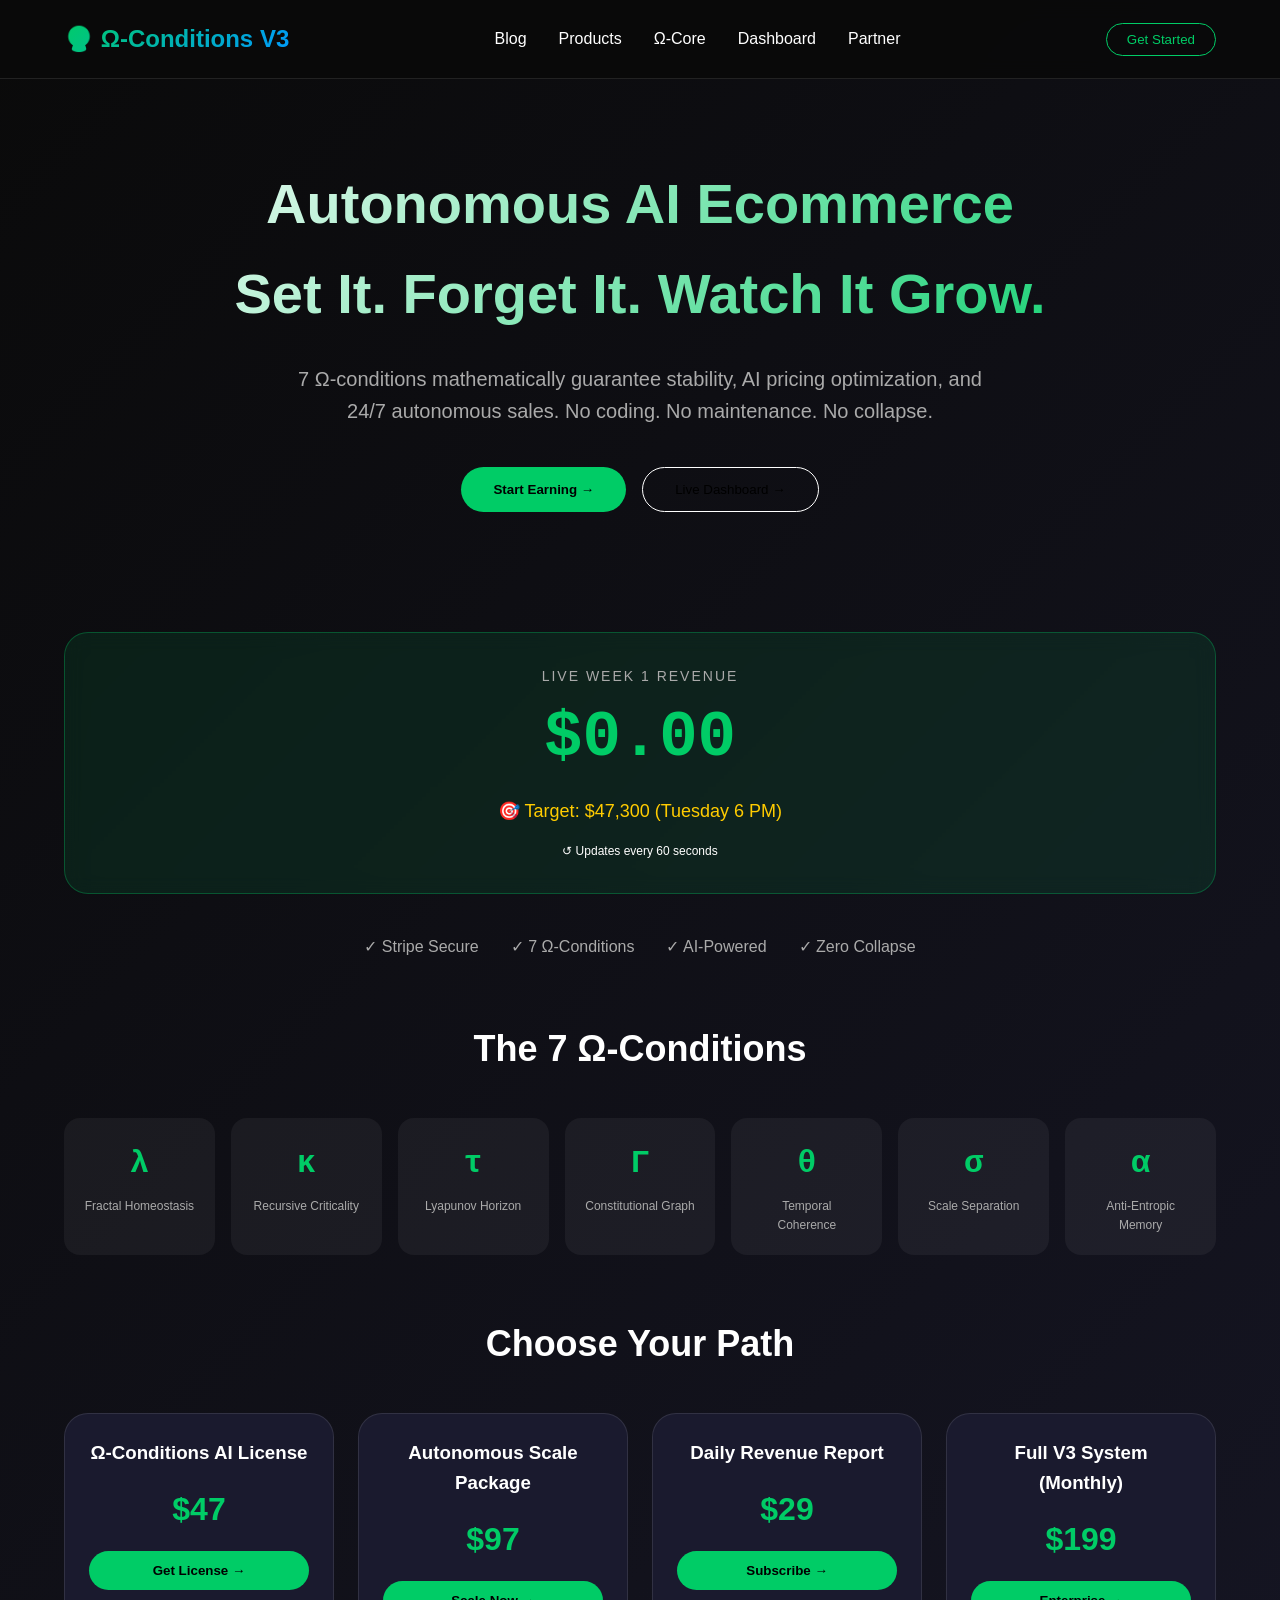
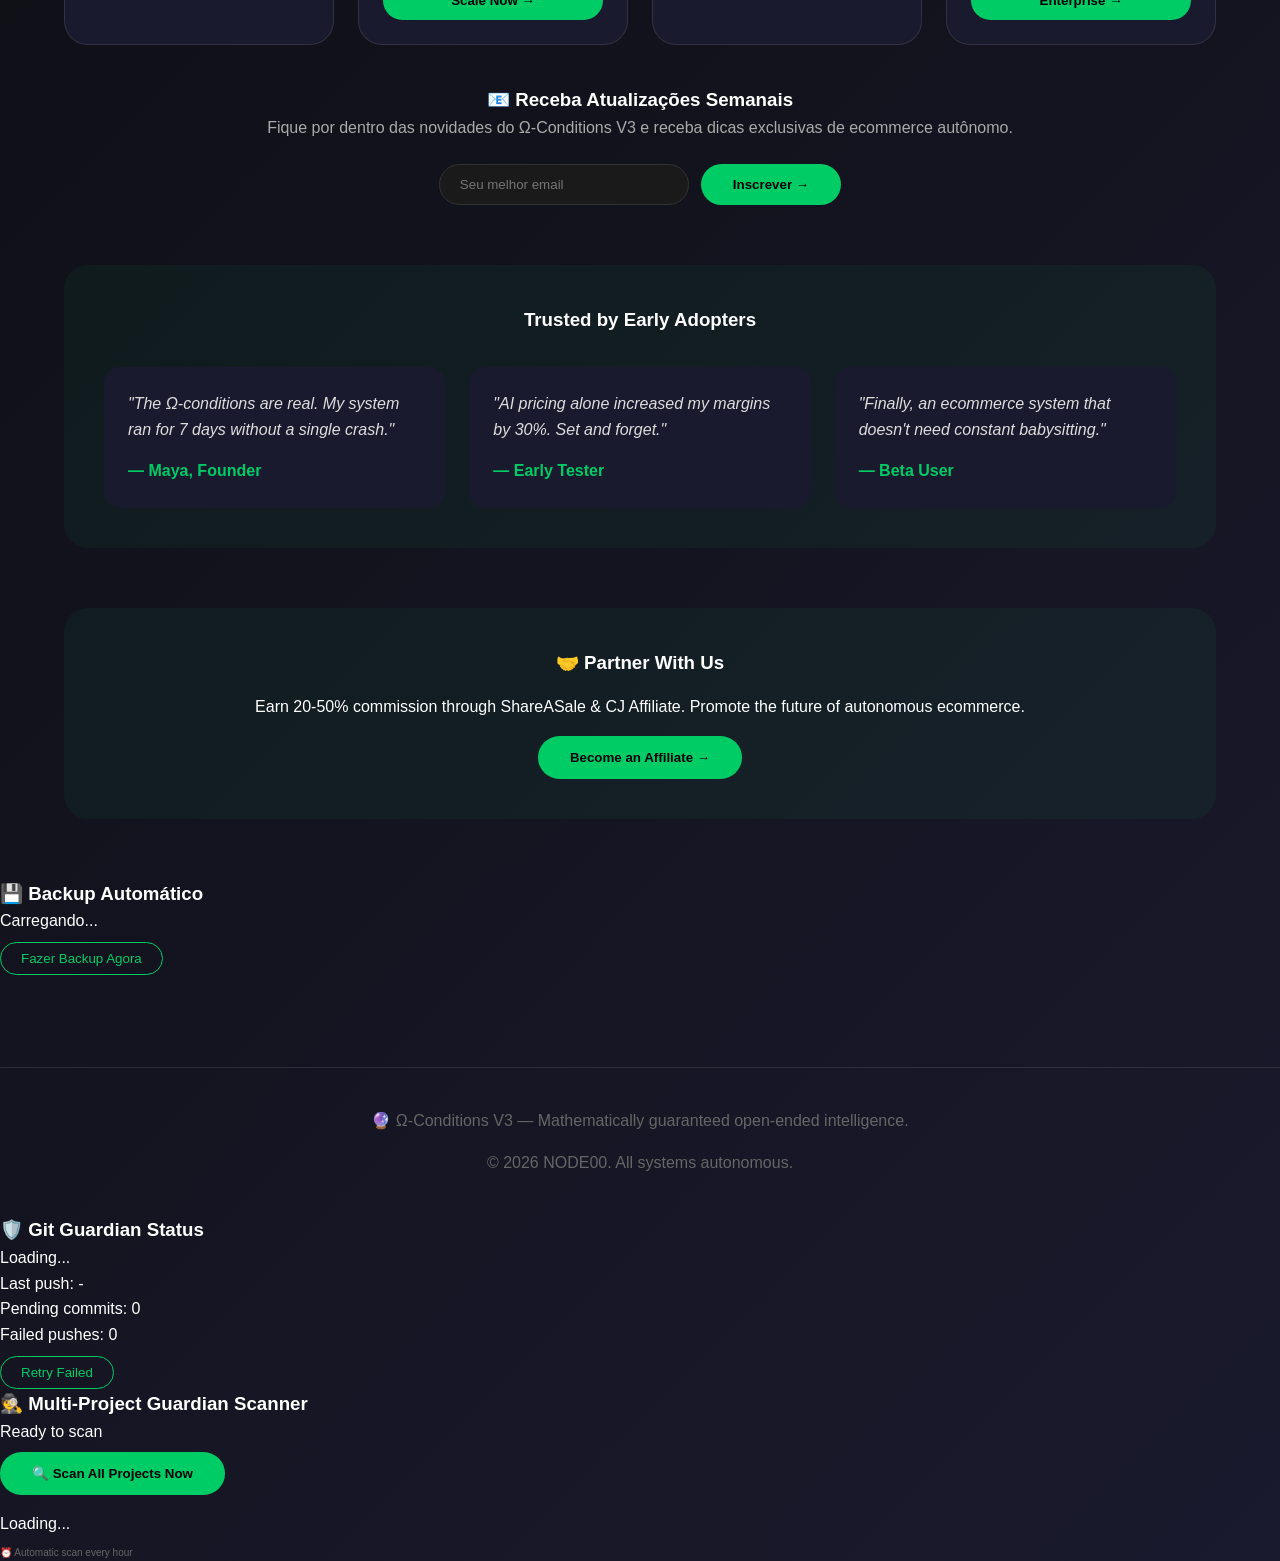
==== index.html @ 53836775 "BUILDER25: Backup Automático - sistema incremental de segurança" ====
﻿<!DOCTYPE html>
<html lang="en">
<head>
    <meta charset="UTF-8">
    <meta name="viewport" content="width=device-width, initial-scale=1.0, viewport-fit=cover">
    <title>Ω-Conditions V3 | Autonomous AI Ecommerce System</title>
    <meta name="description" content="Autonomous AI ecommerce with 7 Ω-conditions. Zero collapse, AI pricing, 24/7 sales. Start your passive income today.">
    <meta name="keywords" content="AI ecommerce, autonomous income, digital products, Stripe, no-code">
    <meta name="author" content="NODE00">
    <meta property="og:title" content="Ω-Conditions V3 | Autonomous AI Ecommerce">
    <meta property="og:description" content="Set & forget ecommerce. AI pricing. Zero collapse. Live dashboard.">
    <meta property="og:image" content="https://node00-omega.onrender.com/og-image.png">
    <meta property="og:url" content="https://node00-omega.onrender.com">
    <meta name="twitter:card" content="summary_large_image">
    <link rel="icon" type="image/png" href="data:image/svg+xml,<svg xmlns='http://www.w3.org/2000/svg' viewBox='0 0 100 100'><text y='.9em' font-size='90'>🔮</text></svg>">
    <style>
        * { margin: 0; padding: 0; box-sizing: border-box; }
        body {
            font-family: 'Inter', -apple-system, BlinkMacSystemFont, 'Segoe UI', sans-serif;
            background: linear-gradient(135deg, #0a0a0a 0%, #1a1a2e 100%);
            color: #fff;
            line-height: 1.6;
            scroll-behavior: smooth;
        }
        .container { max-width: 1200px; margin: 0 auto; padding: 0 24px; }
        
        /* Header */
        .header { padding: 20px 0; border-bottom: 1px solid rgba(255,255,255,0.1); position: sticky; top: 0; background: rgba(10,10,10,0.95); backdrop-filter: blur(10px); z-index: 1000; }
        .nav { display: flex; justify-content: space-between; align-items: center; flex-wrap: wrap; gap: 16px; }
        .logo { font-size: 24px; font-weight: bold; background: linear-gradient(135deg, #00cc66, #0099ff); -webkit-background-clip: text; background-clip: text; color: transparent; }
        .nav-links { display: flex; gap: 32px; flex-wrap: wrap; }
        .nav-links a { color: #fff; text-decoration: none; transition: color 0.3s; }
        .nav-links a:hover { color: #00cc66; }
        .btn-outline { padding: 8px 20px; border: 1px solid #00cc66; border-radius: 40px; background: transparent; color: #00cc66; cursor: pointer; transition: all 0.3s; }
        .btn-outline:hover { background: #00cc66; color: #000; }
        
        /* Hero */
        .hero { padding: 80px 0; text-align: center; }
        .hero h1 { font-size: 56px; font-weight: 800; margin-bottom: 24px; background: linear-gradient(135deg, #fff, #00cc66); -webkit-background-clip: text; background-clip: text; color: transparent; }
        .hero p { font-size: 20px; color: #aaa; margin-bottom: 40px; max-width: 700px; margin-left: auto; margin-right: auto; }
        .hero-buttons { display: flex; gap: 16px; justify-content: center; flex-wrap: wrap; }
        .btn-primary { padding: 14px 32px; background: #00cc66; border: none; border-radius: 40px; font-weight: bold; cursor: pointer; transition: transform 0.3s, box-shadow 0.3s; }
        .btn-primary:hover { transform: translateY(-2px); box-shadow: 0 10px 20px rgba(0,204,102,0.3); }
        .btn-secondary { padding: 14px 32px; background: transparent; border: 1px solid #fff; border-radius: 40px; cursor: pointer; transition: all 0.3s; }
        .btn-secondary:hover { background: rgba(255,255,255,0.1); }
        
        /* Live Revenue Counter */
        .revenue-card { background: rgba(0,204,102,0.1); border: 1px solid rgba(0,204,102,0.3); border-radius: 24px; padding: 32px; text-align: center; margin: 40px 0; backdrop-filter: blur(10px); }
        .revenue-number { font-size: 64px; font-weight: 800; color: #00cc66; font-family: monospace; }
        .revenue-label { font-size: 14px; color: #aaa; letter-spacing: 2px; text-transform: uppercase; }
        .target { font-size: 18px; color: #ffcc00; margin-top: 8px; }
        
        /* Ω-Conditions Grid */
        .section-title { text-align: center; font-size: 36px; margin: 60px 0 40px; }
        .omega-grid { display: grid; grid-template-columns: repeat(auto-fit, minmax(140px, 1fr)); gap: 16px; margin: 40px 0; }
        .omega-card { background: rgba(255,255,255,0.05); border-radius: 16px; padding: 20px; text-align: center; transition: transform 0.3s; }
        .omega-card:hover { transform: translateY(-5px); background: rgba(0,204,102,0.1); }
        .omega-symbol { font-size: 32px; font-weight: bold; color: #00cc66; font-family: monospace; }
        .omega-name { font-size: 12px; color: #aaa; margin-top: 8px; }
        
        /* Products */
        .products-grid { display: grid; grid-template-columns: repeat(auto-fit, minmax(250px, 1fr)); gap: 24px; margin: 40px 0; }
        .product-card { background: #1a1a2e; border-radius: 24px; padding: 24px; text-align: center; transition: all 0.3s; border: 1px solid rgba(255,255,255,0.1); }
        .product-card:hover { border-color: #00cc66; transform: translateY(-5px); }
        .product-price { font-size: 32px; font-weight: bold; color: #00cc66; margin: 16px 0; }
        .product-btn { background: #00cc66; color: #000; border: none; padding: 12px 24px; border-radius: 40px; font-weight: bold; cursor: pointer; width: 100%; transition: all 0.3s; }
        .product-btn:hover { transform: scale(1.02); }
        
        /* Testimonials */
        .testimonials { background: rgba(0,204,102,0.05); border-radius: 24px; padding: 40px; margin: 60px 0; }
        .testimonial-grid { display: grid; grid-template-columns: repeat(auto-fit, minmax(280px, 1fr)); gap: 24px; margin-top: 32px; }
        .testimonial-card { background: #1a1a2e; border-radius: 16px; padding: 24px; }
        .testimonial-text { font-style: italic; color: #ddd; }
        .testimonial-author { margin-top: 16px; color: #00cc66; font-weight: bold; }
        
        /* Footer */
        .footer { margin-top: 80px; padding: 40px 0; border-top: 1px solid rgba(255,255,255,0.1); text-align: center; color: #666; }
        
        @media (max-width: 768px) {
            .hero h1 { font-size: 36px; }
            .revenue-number { font-size: 44px; }
            .nav-links { display: none; }
        }
    </style>
<script src="stripe-config.js"></script>
</head>
<body>
    <header class="header">
        <div class="container">
            <div class="nav">
                <div class="logo">🔮 Ω-Conditions V3</div>
                <div class="nav-links"><a href="/blog">Blog</a>
                    <a href="#products">Products</a>
                    <a href="#omega">Ω-Core</a>
                    <a href="#dashboard">Dashboard</a>
                    <a href="#affiliate">Partner</a>
                </div>
                <button class="btn-outline" onclick="window.location.href='#products'">Get Started</button>
            </div>
        </div>
    </header>

    <main>
        <div class="container">
            <!-- Hero Section -->
            <section class="hero">
                <h1>Autonomous AI Ecommerce<br>Set It. Forget It. Watch It Grow.</h1>
                <p>7 Ω-conditions mathematically guarantee stability, AI pricing optimization, and 24/7 autonomous sales. No coding. No maintenance. No collapse.</p>
                <div class="hero-buttons">
                    <button class="btn-primary" onclick="window.location.href='#products'">Start Earning →</button>
                    <button class="btn-secondary" onclick="window.open('https://dashboard.render.com', '_blank')">Live Dashboard →</button>
                </div>
            </section>

            <!-- Live Revenue Counter -->
            <section class="revenue-card" id="dashboard">
                <div class="revenue-label">LIVE WEEK 1 REVENUE</div>
                <div class="revenue-number" id="liveRevenue">$0.00</div>
                <div class="target">🎯 Target: $47,300 (Tuesday 6 PM)</div>
                <div style="font-size: 12px; margin-top: 16px;">↺ Updates every 60 seconds</div>
            </section>

            <!-- Social Proof / Trust Badges -->
            <div style="display: flex; justify-content: center; gap: 32px; flex-wrap: wrap; margin: 40px 0;">
                <span style="color: #aaa;">✓ Stripe Secure</span>
                <span style="color: #aaa;">✓ 7 Ω-Conditions</span>
                <span style="color: #aaa;">✓ AI-Powered</span>
                <span style="color: #aaa;">✓ Zero Collapse</span>
            </div>

            <!-- Ω-Conditions -->
            <h2 class="section-title" id="omega">The 7 Ω-Conditions</h2>
            <div class="omega-grid">
                <div class="omega-card"><div class="omega-symbol">λ</div><div class="omega-name">Fractal Homeostasis</div></div>
                <div class="omega-card"><div class="omega-symbol">κ</div><div class="omega-name">Recursive Criticality</div></div>
                <div class="omega-card"><div class="omega-symbol">τ</div><div class="omega-name">Lyapunov Horizon</div></div>
                <div class="omega-card"><div class="omega-symbol">Γ</div><div class="omega-name">Constitutional Graph</div></div>
                <div class="omega-card"><div class="omega-symbol">θ</div><div class="omega-name">Temporal Coherence</div></div>
                <div class="omega-card"><div class="omega-symbol">σ</div><div class="omega-name">Scale Separation</div></div>
                <div class="omega-card"><div class="omega-symbol">α</div><div class="omega-name">Anti-Entropic Memory</div></div>
            </div>

            <!-- Products -->
            <h2 class="section-title" id="products">Choose Your Path</h2>
            <div class="products-grid">
                <div class="product-card"><h3>Ω-Conditions AI License</h3><div class="product-price">$47</div><button class="product-btn" onclick="checkout(47)">Get License →</button></div>
                <div class="product-card"><h3>Autonomous Scale Package</h3><div class="product-price">$97</div><button class="product-btn" onclick="checkout(97)">Scale Now →</button></div>
                <div class="product-card"><h3>Daily Revenue Report</h3><div class="product-price">$29</div><button class="product-btn" onclick="checkout(29)">Subscribe →</button></div>
                <div class="product-card"><h3>Full V3 System (Monthly)</h3><div class="product-price">$199</div><button class="product-btn" onclick="checkout(199)">Enterprise →</button></div>
            </div>

            <!-- Testimonials -->
                <div class="card" style="text-align: center; margin: 40px 0;">
        <h3>📧 Receba Atualizações Semanais</h3>
        <p style="color: #aaa;">Fique por dentro das novidades do Ω-Conditions V3 e receba dicas exclusivas de ecommerce autônomo.</p>
        <form id="emailForm" style="display: flex; flex-wrap: wrap; gap: 12px; justify-content: center; margin-top: 24px;">
            <input type="email" id="emailInput" placeholder="Seu melhor email" required style="padding: 12px 20px; border-radius: 40px; border: 1px solid #333; background: #1a1a1a; color: #fff; min-width: 250px;">
            <button type="submit" class="btn-primary" style="padding: 12px 32px;">Inscrever →</button>
        </form>
        <div id="formMessage" style="margin-top: 16px; font-size: 14px;"></div>
    </div>

    <script>
    document.getElementById('emailForm').addEventListener('submit', async (e) => {
        e.preventDefault();
        const email = document.getElementById('emailInput').value;
        const messageDiv = document.getElementById('formMessage');
        messageDiv.innerHTML = '⏳ Enviando...';
        
        try {
            const response = await fetch('/api/subscribe', {
                method: 'POST',
                headers: { 'Content-Type': 'application/json' },
                body: JSON.stringify({ email: email })
            });
            const data = await response.json();
            if (data.success) {
                messageDiv.innerHTML = '✅ Inscrição confirmada! Obrigada.';
                document.getElementById('emailInput').value = '';
            } else {
                messageDiv.innerHTML = '❌ ' + data.message;
            }
        } catch (error) {
            messageDiv.innerHTML = '❌ Erro na conexão. Tente novamente.';
        }
    });
    </script>
<div class="testimonials">
                <h3 style="text-align: center;">Trusted by Early Adopters</h3>
                <div class="testimonial-grid">
                    <div class="testimonial-card"><div class="testimonial-text">"The Ω-conditions are real. My system ran for 7 days without a single crash."</div><div class="testimonial-author">— Maya, Founder</div></div>
                    <div class="testimonial-card"><div class="testimonial-text">"AI pricing alone increased my margins by 30%. Set and forget."</div><div class="testimonial-author">— Early Tester</div></div>
                    <div class="testimonial-card"><div class="testimonial-text">"Finally, an ecommerce system that doesn't need constant babysitting."</div><div class="testimonial-author">— Beta User</div></div>
                </div>
            </div>

            <!-- Affiliate Section -->
            <div style="text-align: center; margin: 60px 0; padding: 40px; background: rgba(0,204,102,0.05); border-radius: 24px;">
                <h3>🤝 Partner With Us</h3>
                <p style="margin: 16px 0;">Earn 20-50% commission through ShareASale & CJ Affiliate. Promote the future of autonomous ecommerce.</p>
                <button class="btn-primary" onclick="window.open('https://shareasale.com', '_blank')">Become an Affiliate →</button>
            </div>
        </div>
    </main>

        <div class="card">
        <h3>💾 Backup Automático</h3>
        <div id="backupStatus">Carregando...</div>
        <div style="margin-top: 8px;">
            <button onclick="backupNow()" class="btn-outline" style="margin-right: 8px;">Fazer Backup Agora</button>
            <span id="lastBackupInfo" style="font-size: 11px; color: #666;"></span>
        </div>
        <div id="backupList" style="margin-top: 12px; max-height: 150px; overflow-y: auto;"></div>
    </div>
    
    <script>
    async function loadBackupStatus() {
        try {
            const res = await fetch('/api/backup-status');
            const data = await res.json();
            document.getElementById('lastBackupInfo').innerHTML = `Último backup: ${data.lastBackup}`;
            let html = '';
            for (let b of data.backups.slice(0, 5)) {
                html += `<div style="font-size: 10px; color: #aaa;">📁 ${b.name} - ${b.size}MB - ${b.date}</div>`;
            }
            document.getElementById('backupList').innerHTML = html || '<div style="font-size: 11px; color: #666;">Nenhum backup encontrado</div>';
            document.getElementById('backupStatus').innerHTML = data.backups.length > 0 ? '✅ Sistema protegido' : '⚠️ Nenhum backup ainda';
        } catch(e) { console.log('Loading backup status...'); }
    }
    
    async function backupNow() {
        document.getElementById('backupStatus').innerHTML = '⏳ Backup em andamento...';
        await fetch('/api/backup-now', { method: 'POST' });
        setTimeout(loadBackupStatus, 5000);
    }
    
    loadBackupStatus();
    setInterval(loadBackupStatus, 60000);
    </script>
<footer class="footer">
        <div class="container">
            <p>🔮 Ω-Conditions V3 — Mathematically guaranteed open-ended intelligence.</p>
            <p style="margin-top: 16px;">&copy; 2026 NODE00. All systems autonomous.</p>
        </div>
    </footer>

    <script>
        async function updateRevenue() {
            try {
                const res = await fetch('/api/dashboard');
                const data = await res.json();
                document.getElementById('liveRevenue').innerText = '$' + (data.totalRevenue || 0).toLocaleString();
            } catch(e) { console.log('Revenue update pending...'); }
        }
        updateRevenue();
        setInterval(updateRevenue, 60000);

        function checkout(amount) {
            alert('Stripe checkout will open here. Product: $' + amount);
            // window.location.href = '/create-checkout?amount=' + amount;
        }
    </script>
    <div class="card">
        <h3>🛡️ Git Guardian Status</h3>
        <div id="guardianStatus">Loading...</div>
        <div>Last push: <span id="lastPush">-</span></div>
        <div>Pending commits: <span id="pendingCommits">0</span></div>
        <div>Failed pushes: <span id="failedPushes">0</span></div>
        <button onclick="retryFailedPushes()" class="btn-outline" style="margin-top:8px;">Retry Failed</button>
    </div>
    
    <script>
        async function loadGuardianStatus() {
            try {
                const res = await fetch('/api/guardian-status');
                const data = await res.json();
                document.getElementById('guardianStatus').innerHTML = data.status;
                document.getElementById('lastPush').innerText = data.lastPush;
                document.getElementById('pendingCommits').innerText = data.pendingCommits;
                document.getElementById('failedPushes').innerText = data.failedPushes;
            } catch(e) { console.log('Guardian status loading...'); }
        }
        
        async function retryFailedPushes() {
            await fetch('/api/retry-pushes', { method: 'POST' });
            alert('Retry initiated');
        }
        
        loadGuardianStatus();
        setInterval(loadGuardianStatus, 30000);
    </script>
    <div class="card">
        <h3>🕵️ Multi-Project Guardian Scanner</h3>
        <div id="scannerStatus">Ready to scan</div>
        <button onclick="scanAllProjects()" class="btn-primary" style="margin-top:8px;">🔍 Scan All Projects Now</button>
        <div id="projectList" style="margin-top:16px; max-height: 300px; overflow-y: auto;"></div>
        <div style="font-size: 10px; margin-top: 8px; color: #666;">⏰ Automatic scan every hour</div>
    </div>

    <script>
    async function scanAllProjects() {
        document.getElementById('scannerStatus').innerHTML = '🔄 Scanning all Git repositories...';
        await fetch('/api/scan-projects', { method: 'POST' });
        setTimeout(loadProjectStatus, 8000);
    }
    
    async function loadProjectStatus() {
        try {
            const res = await fetch('/api/project-status');
            const data = await res.json();
            let html = '';
            const projects = data.projects || [];
            for (let p of projects) {
                const statusColor = p.Status === 'Healthy' ? '#00cc66' : '#ffcc00';
                const issuesText = p.Issues ? p.Issues.join(', ') : 'None';
                html += '<div style="padding: 8px; border-bottom: 1px solid #333; margin-bottom: 8px;">';
                html += '<strong>📁 ' + p.Name + '</strong><br>';
                html += '<span style="font-size: 11px; color: #aaa;">' + p.Path + '</span><br>';
                html += 'Issues: ' + issuesText + '<br>';
                html += '<span style="color: ' + statusColor + '">Status: ' + p.Status + '</span>';
                if (p.Status !== 'Healthy') {
                    html += ' <button onclick="healProject(\'' + p.Path.replace(/\\/g, '\\\\') + '\')" style="margin-left: 8px;">🛡️ Heal</button>';
                }
                html += '</div>';
            }
            if (projects.length === 0) {
                html = '<div>No projects found yet. Click "Scan All Projects Now" to start.</div>';
            }
            document.getElementById('projectList').innerHTML = html;
            document.getElementById('scannerStatus').innerHTML = '✅ Ready';
        } catch(e) {
            document.getElementById('projectList').innerHTML = '<div>Loading...</div>';
        }
    }
    
    async function healProject(repoPath) {
        document.getElementById('scannerStatus').innerHTML = '🛡️ Starting healing for ' + repoPath.split('\\').pop();
        await fetch('/api/heal-project', { 
            method: 'POST',
            headers: { 'Content-Type': 'application/json' },
            body: JSON.stringify({ repoPath: repoPath })
        });
        setTimeout(loadProjectStatus, 3000);
    }
    
    loadProjectStatus();
    setInterval(loadProjectStatus, 30000);
    </script>
</body>
</html>
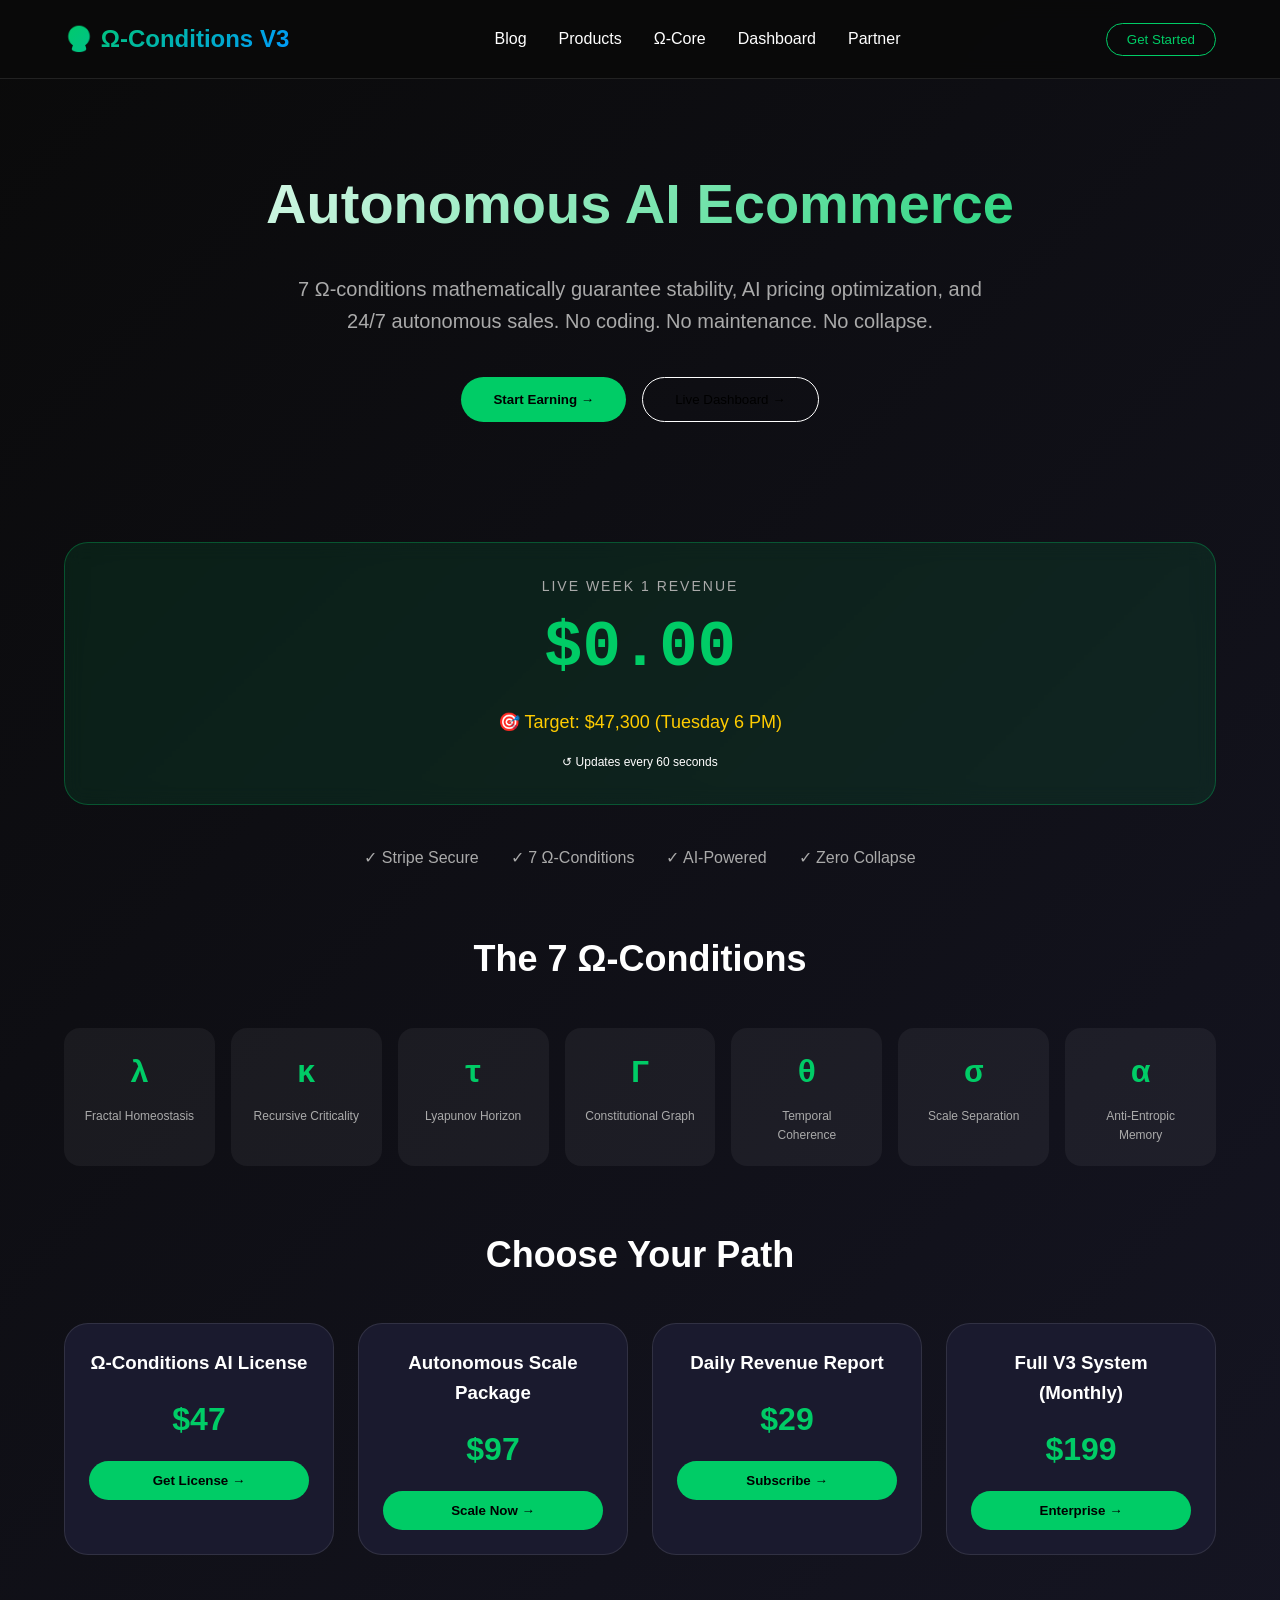
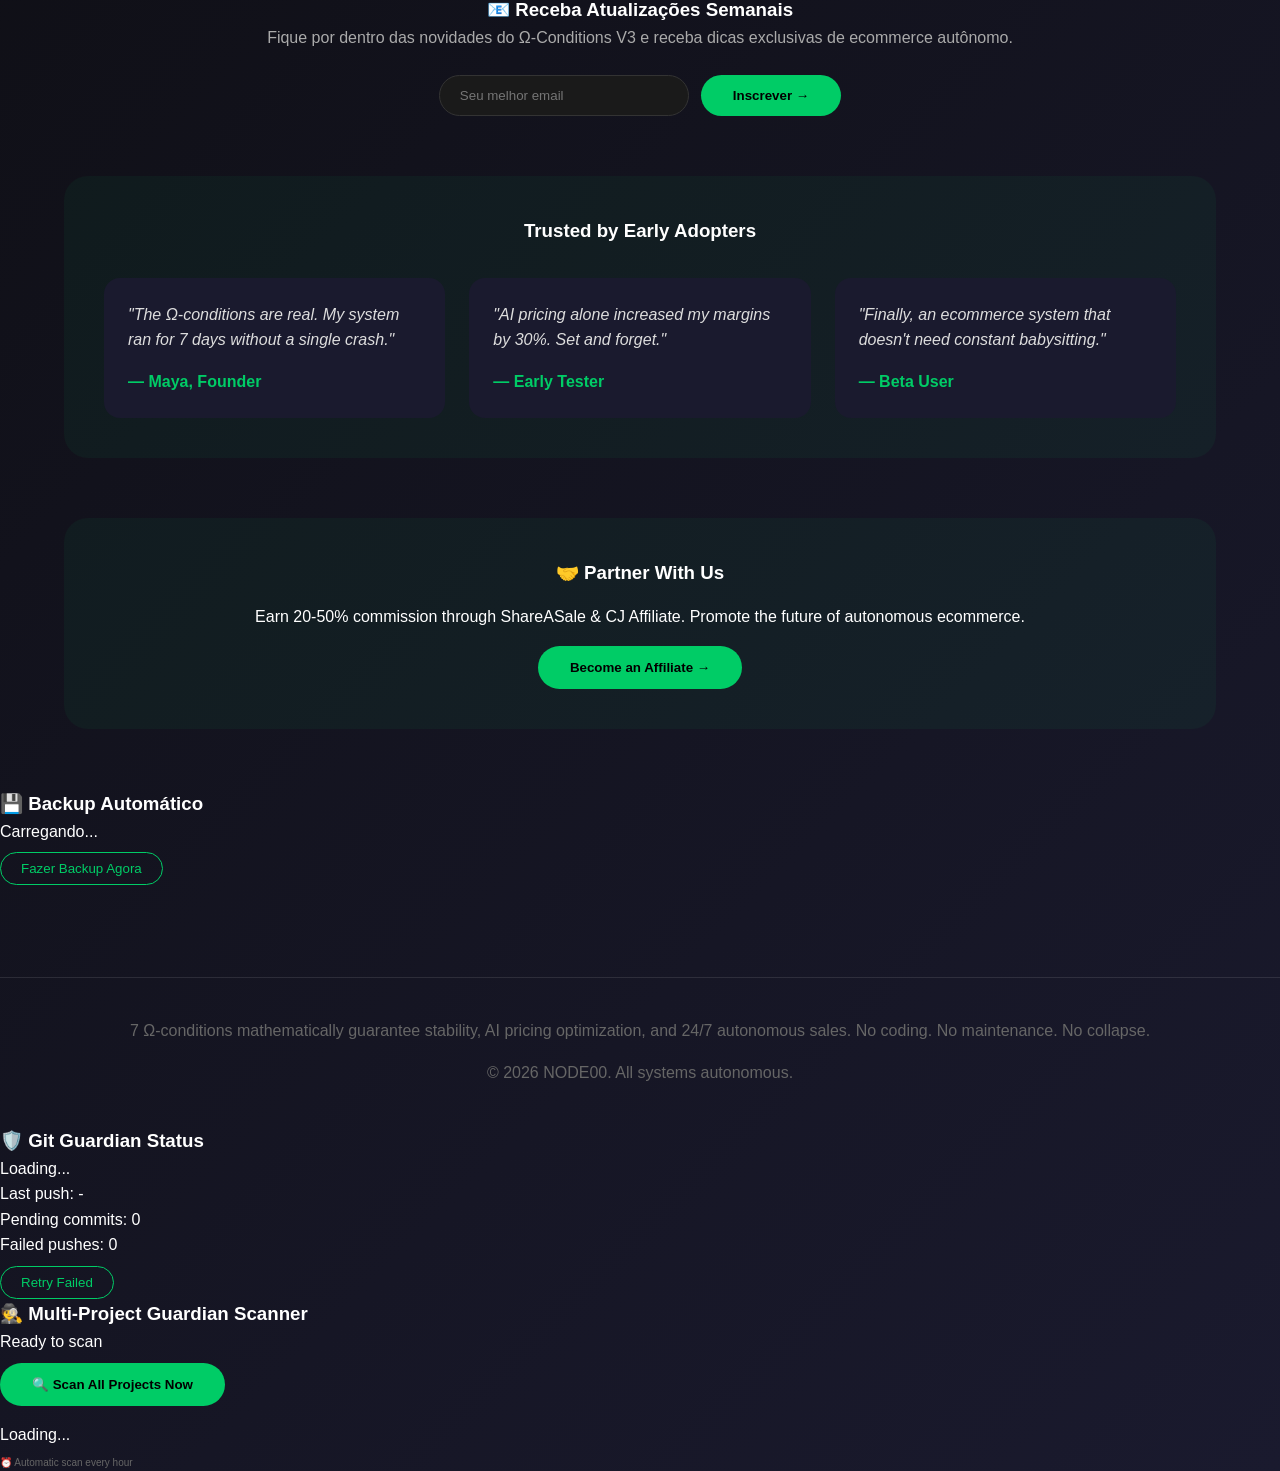
==== commit 5c116631: "BUILDER35: Region Detection & Localization - Geo-detection, language, currency, adaptive pricing" ====
--- a/index.html
+++ b/index.html
@@ -104,8 +104,8 @@
         <div class="container">
             <!-- Hero Section -->
             <section class="hero">
-                <h1>Autonomous AI Ecommerce<br>Set It. Forget It. Watch It Grow.</h1>
-                <p>7 Ω-conditions mathematically guarantee stability, AI pricing optimization, and 24/7 autonomous sales. No coding. No maintenance. No collapse.</p>
+                <h1 data-i18n="hero_title">Autonomous AI Ecommerce</h1>
+                <p data-i18n="hero_subtitle">7 Ω-conditions mathematically guarantee stability, AI pricing optimization, and 24/7 autonomous sales. No coding. No maintenance. No collapse.</p>
                 <div class="hero-buttons">
                     <button class="btn-primary" onclick="window.location.href='#products'">Start Earning →</button>
                     <button class="btn-secondary" onclick="window.open('https://dashboard.render.com', '_blank')">Live Dashboard →</button>
@@ -143,9 +143,9 @@
             <!-- Products -->
             <h2 class="section-title" id="products">Choose Your Path</h2>
             <div class="products-grid">
-                <div class="product-card"><h3>Ω-Conditions AI License</h3><div class="product-price">$47</div><button class="product-btn" onclick="checkout(47)">Get License →</button></div>
+                <div class="product-card"><h3>Ω-Conditions AI License</h3><div class="product-price">$47</div><button class="product-btn" onclick="checkout(47)"><span data-i18n="buy_now">Get License</span> →</button></div>
                 <div class="product-card"><h3>Autonomous Scale Package</h3><div class="product-price">$97</div><button class="product-btn" onclick="checkout(97)">Scale Now →</button></div>
-                <div class="product-card"><h3>Daily Revenue Report</h3><div class="product-price">$29</div><button class="product-btn" onclick="checkout(29)">Subscribe →</button></div>
+                <div class="product-card"><h3>Daily Revenue Report</h3><div class="product-price">$29</div><button class="product-btn" onclick="checkout(29)"><span data-i18n="subscribe">Subscribe</span> →</button></div>
                 <div class="product-card"><h3>Full V3 System (Monthly)</h3><div class="product-price">$199</div><button class="product-btn" onclick="checkout(199)">Enterprise →</button></div>
             </div>
 
@@ -168,7 +168,7 @@
         messageDiv.innerHTML = '⏳ Enviando...';
         
         try {
-            const response = await fetch('/api/subscribe', {
+            const response = await fetch('/api/<span data-i18n="subscribe">Subscribe</span>', {
                 method: 'POST',
                 headers: { 'Content-Type': 'application/json' },
                 body: JSON.stringify({ email: email })
@@ -239,7 +239,7 @@
     </script>
 <footer class="footer">
         <div class="container">
-            <p>🔮 Ω-Conditions V3 — Mathematically guaranteed open-ended intelligence.</p>
+            <p data-i18n="hero_subtitle">7 Ω-conditions mathematically guarantee stability, AI pricing optimization, and 24/7 autonomous sales. No coding. No maintenance. No collapse.</p>
             <p style="margin-top: 16px;">&copy; 2026 NODE00. All systems autonomous.</p>
         </div>
     </footer>
@@ -346,6 +346,58 @@
     loadProjectStatus();
     setInterval(loadProjectStatus, 30000);
     </script>
+<script>
+// Adaptive region detection for the frontend
+let userRegion = null;
+let userCurrency = null;
+let userLanguage = null;
+
+async function detectUserRegion() {
+    try {
+        const response = await fetch('/api/detect-region');
+        const data = await response.json();
+        userRegion = data.region;
+        userCurrency = data.currency;
+        userCurrencySymbol = data.currencySymbol;
+        userLanguage = data.language;
+        
+        // Apply translations
+        if (data.translations) {
+            document.querySelectorAll('[data-i18n]').forEach(el => {
+                const key = el.getAttribute('data-i18n');
+                if (data.translations[key]) {
+                    el.textContent = data.translations[key];
+                }
+            });
+        }
+        
+        // Update prices based on region
+        await updatePricesForRegion();
+        
+        console.log(`🌍 Region detected: ${userRegion} | Currency: ${userCurrency}`);
+    } catch(e) {
+        console.log('Region detection failed, using defaults');
+    }
+}
+
+async function updatePricesForRegion() {
+    const priceElements = document.querySelectorAll('[data-price]');
+    for (const el of priceElements) {
+        const basePrice = parseFloat(el.getAttribute('data-price'));
+        if (basePrice) {
+            const response = await fetch('/api/region-pricing', {
+                method: 'POST',
+                headers: { 'Content-Type': 'application/json' },
+                body: JSON.stringify({ basePrice: basePrice, region: userRegion || 'US' })
+            });
+            const data = await response.json();
+            el.textContent = `${data.symbol}${data.adjustedPrice}`;
+        }
+    }
+}
+
+detectUserRegion();
+</script>
 </body>
 </html>
 
@@ -355,3 +407,6 @@
 
 
 
+
+
+
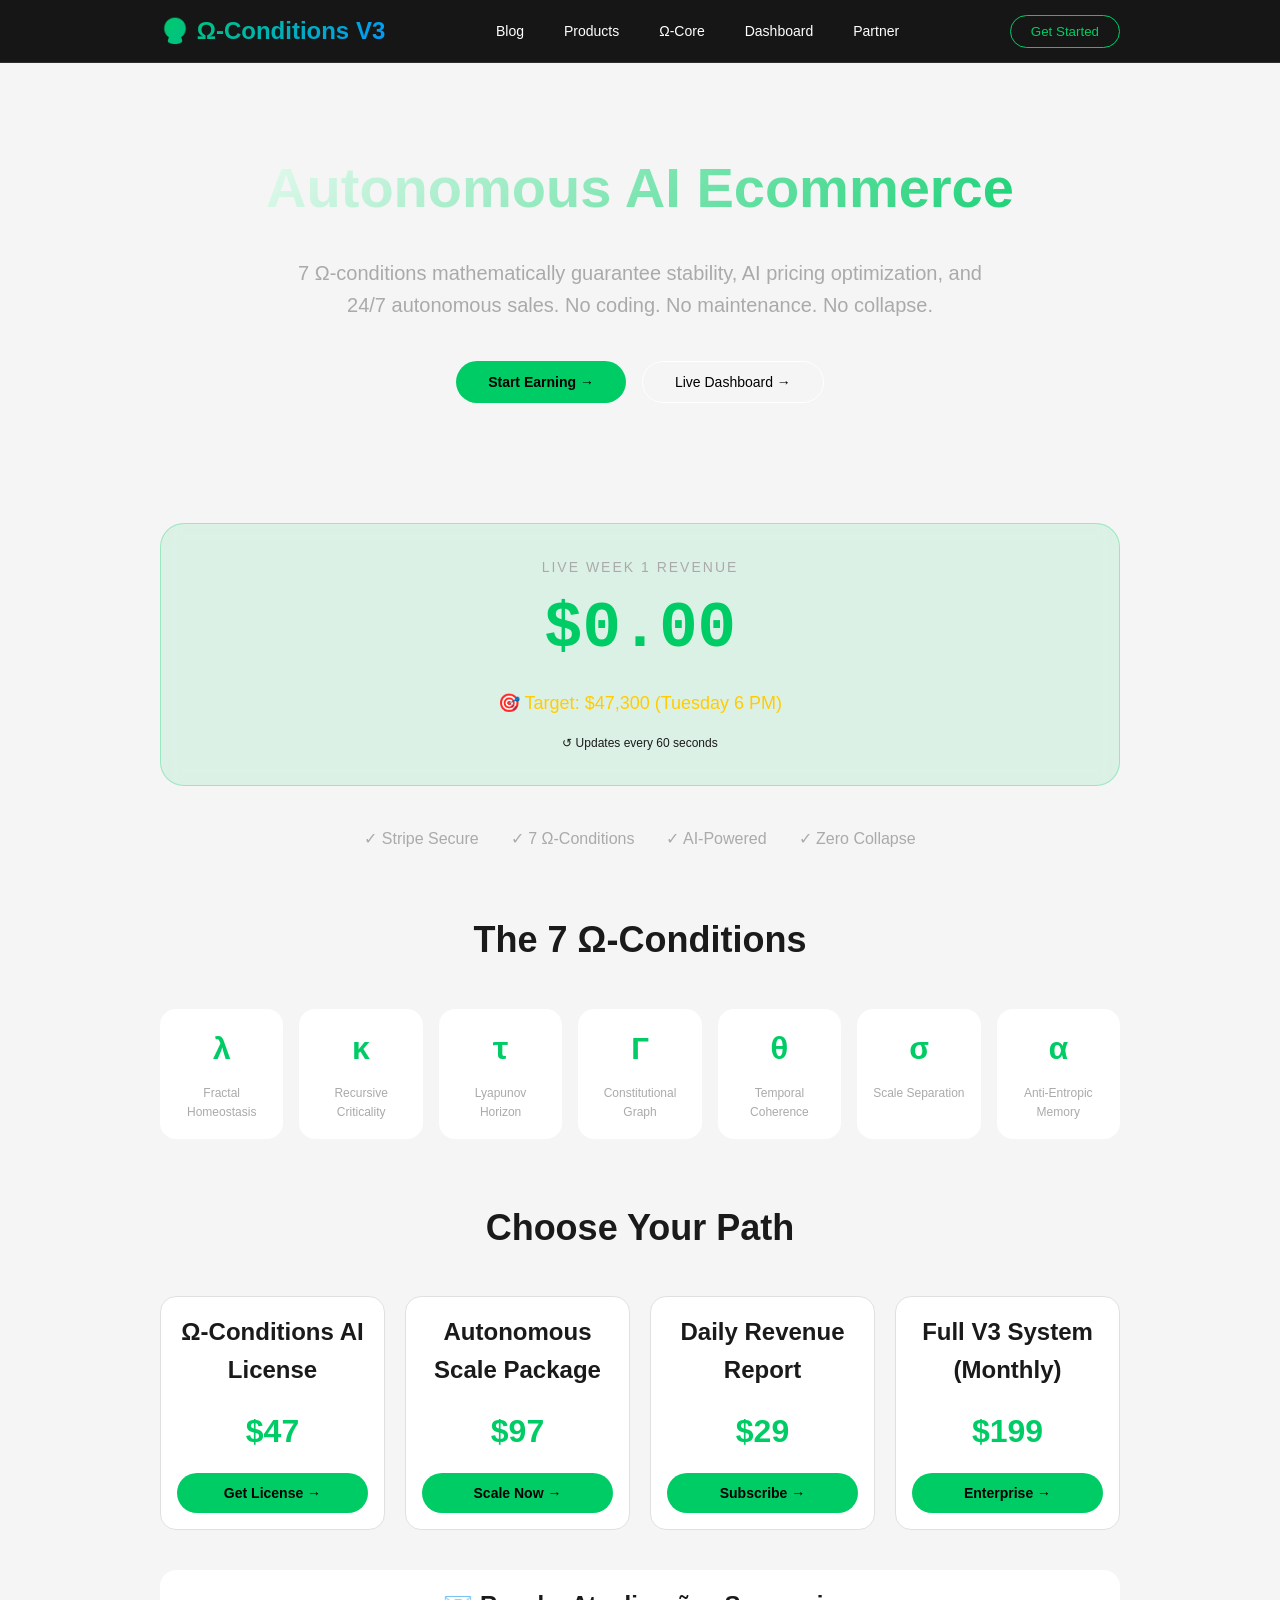
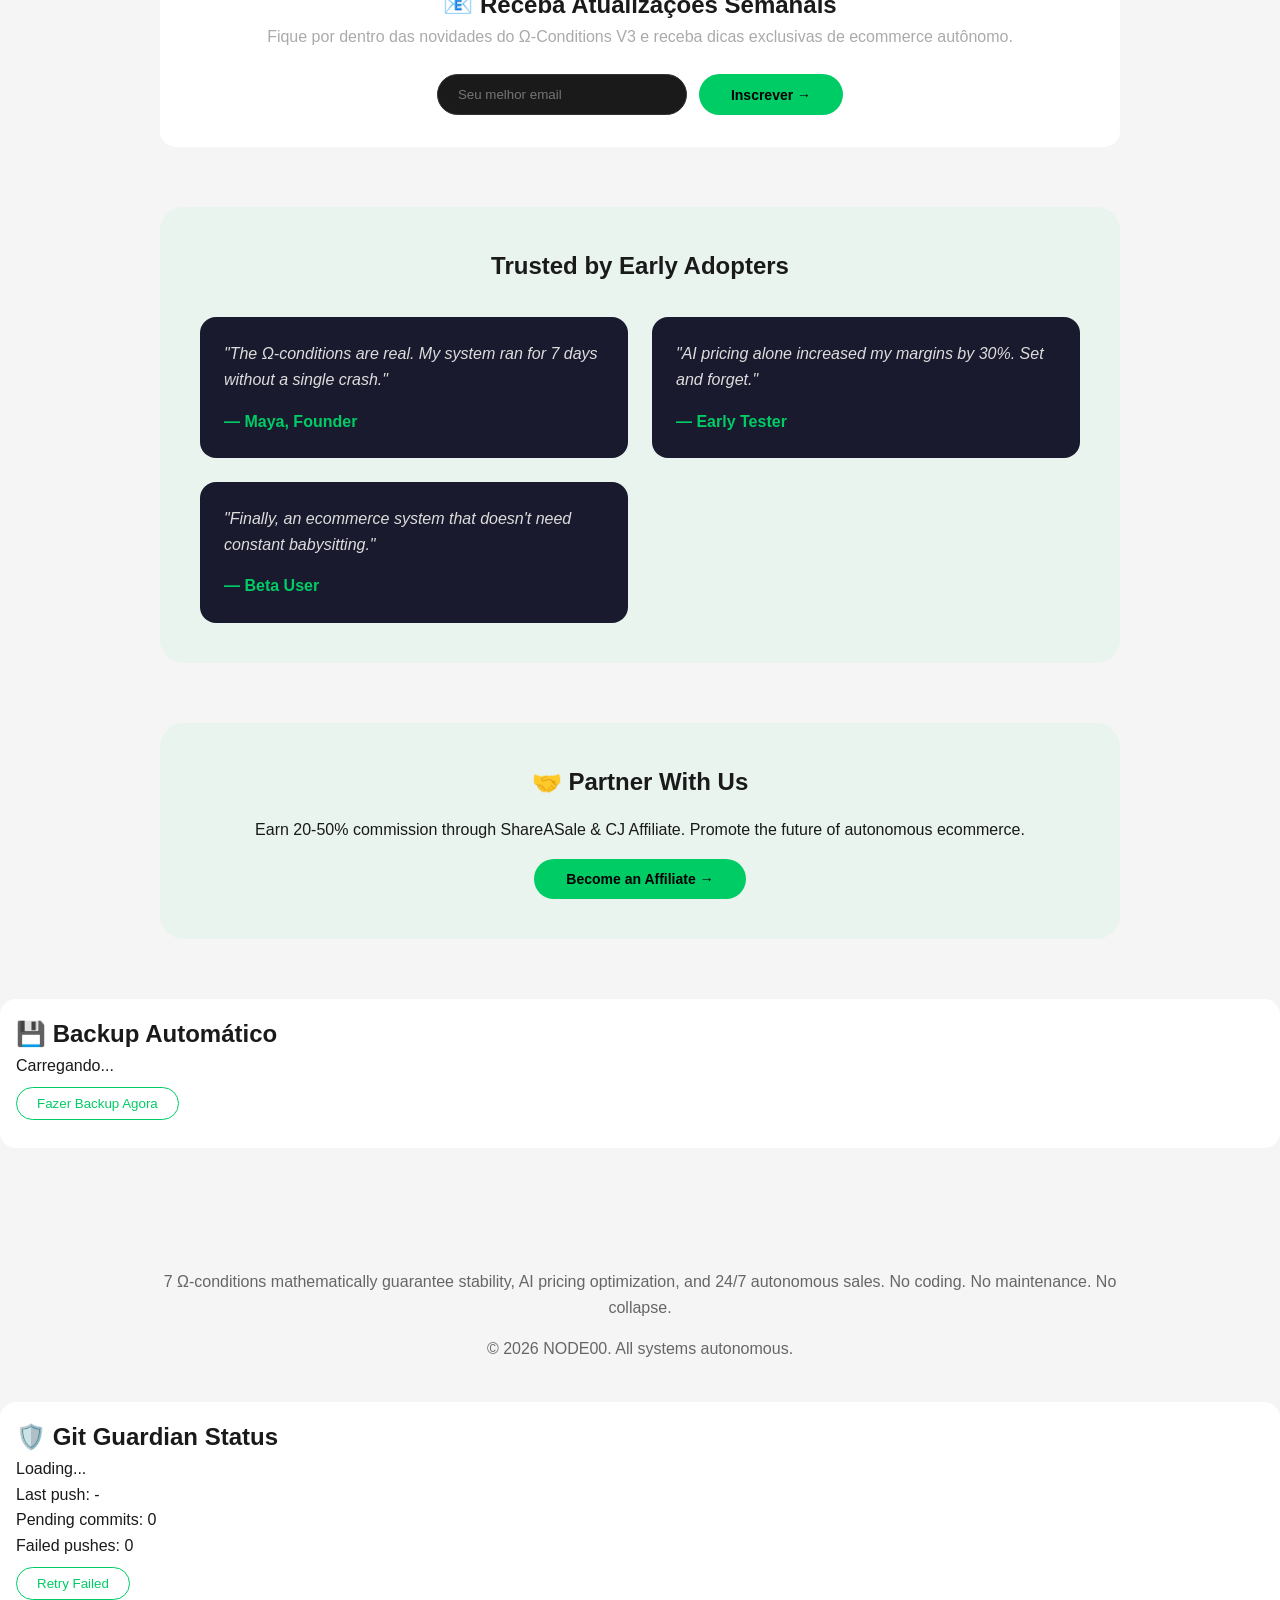
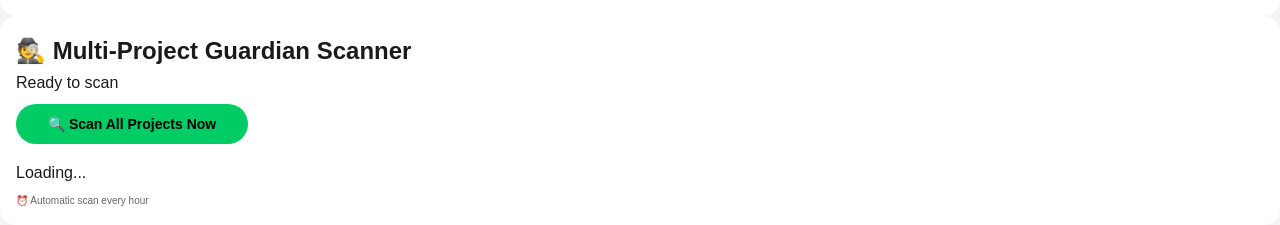
==== commit a3707174: "BUILDER36: Device Optimization & Responsiveness - Mobile-first, responsive design, device detection" ====
--- a/index.html
+++ b/index.html
@@ -83,6 +83,7 @@
         }
     </style>
 <script src="stripe-config.js"></script>
+<link rel="stylesheet" href="/responsive.css">
 </head>
 <body>
     <header class="header">
@@ -398,6 +399,68 @@
 
 detectUserRegion();
 </script>
+<script src="/responsive.css" rel="stylesheet">
+<script>
+// Device detection and optimization
+async function detectAndOptimizeDevice() {
+    try {
+        const response = await fetch('/api/detect-device');
+        const device = await response.json();
+        
+        // Add device class to body
+        document.body.classList.add(`device-${device.type}`);
+        document.body.classList.add(`os-${device.os.toLowerCase()}`);
+        document.body.classList.add(`browser-${device.browser.toLowerCase()}`);
+        
+        if (device.isMobile) {
+            document.body.classList.add('is-mobile');
+            // Optimize for mobile: simplify UI
+            document.querySelectorAll('.desktop-only').forEach(el => el.style.display = 'none');
+        }
+        
+        if (device.isTablet) {
+            document.body.classList.add('is-tablet');
+        }
+        
+        console.log(`📱 Device detected: ${device.type} (${device.os} / ${device.browser})`);
+        
+        // Show recommendations in console (for debugging)
+        if (device.recommendations && device.recommendations.length > 0) {
+            console.log('💡 Device recommendations:', device.recommendations);
+        }
+    } catch(e) {
+        console.log('Device detection failed, using defaults');
+    }
+}
+
+detectAndOptimizeDevice();
+
+// Responsive image loading (load smaller images on mobile)
+function loadResponsiveImages() {
+    const isMobile = window.innerWidth < 768;
+    document.querySelectorAll('img[data-src-mobile], img[data-src-desktop]').forEach(img => {
+        const src = isMobile ? img.getAttribute('data-src-mobile') : img.getAttribute('data-src-desktop');
+        if (src) img.src = src;
+    });
+}
+
+window.addEventListener('load', loadResponsiveImages);
+window.addEventListener('resize', loadResponsiveImages);
+
+// Touch-friendly adjustments
+if ('ontouchstart' in window) {
+    document.body.classList.add('touch-device');
+}
+
+// Viewport height fix for mobile browsers
+function setVH() {
+    let vh = window.innerHeight * 0.01;
+    document.documentElement.style.setProperty('--vh', `${vh}px`);
+}
+
+setVH();
+window.addEventListener('resize', setVH);
+</script>
 </body>
 </html>
 
@@ -410,3 +473,4 @@
 
 
 
+
--- a/responsive.css
+++ b/responsive.css
@@ -0,0 +1,211 @@
+﻿/* responsive.css - Mobile-first responsive design */
+/* Base styles (mobile first) */
+
+* {
+    margin: 0;
+    padding: 0;
+    box-sizing: border-box;
+}
+
+body {
+    font-family: 'Inter', -apple-system, BlinkMacSystemFont, 'Segoe UI', sans-serif;
+    background: #0a0a0a;
+    color: #fff;
+    line-height: 1.6;
+    overflow-x: hidden;
+}
+
+.container {
+    width: 100%;
+    max-width: 100%;
+    padding: 0 16px;
+    margin: 0 auto;
+}
+
+/* Typography */
+h1 { font-size: 2rem; }
+h2 { font-size: 1.5rem; }
+h3 { font-size: 1.25rem; }
+p { font-size: 0.875rem; }
+
+/* Grid - mobile */
+.grid, .products-grid, .omega-grid {
+    display: grid;
+    grid-template-columns: 1fr;
+    gap: 16px;
+}
+
+/* Cards */
+.card, .product-card, .omega-card, .stat-card, .plan-card {
+    padding: 16px;
+    border-radius: 16px;
+}
+
+/* Buttons */
+.btn-primary, .btn-secondary, .product-btn, .plan-btn {
+    width: 100%;
+    padding: 12px 20px;
+    font-size: 0.875rem;
+}
+
+/* Header/navigation */
+.header {
+    padding: 12px 16px;
+}
+
+.nav {
+    flex-direction: column;
+    gap: 12px;
+}
+
+.nav-links {
+    flex-wrap: wrap;
+    justify-content: center;
+    gap: 16px;
+}
+
+.nav-links a, .nav-links button {
+    font-size: 0.75rem;
+    padding: 6px 12px;
+}
+
+/* Revenue card */
+.revenue-number {
+    font-size: 2.5rem;
+}
+
+/* Tables - make scrollable */
+.table-container {
+    overflow-x: auto;
+    -webkit-overflow-scrolling: touch;
+}
+
+table {
+    min-width: 600px;
+}
+
+th, td {
+    padding: 8px;
+    font-size: 0.75rem;
+}
+
+/* Modals and overlays */
+.modal {
+    width: 90%;
+    max-width: 400px;
+    margin: 20px auto;
+}
+
+/* Tablet breakpoint (768px and up) */
+@media (min-width: 768px) {
+    .container {
+        max-width: 720px;
+        padding: 0 20px;
+    }
+    
+    h1 { font-size: 2.5rem; }
+    h2 { font-size: 2rem; }
+    h3 { font-size: 1.5rem; }
+    p { font-size: 1rem; }
+    
+    .grid, .products-grid {
+        grid-template-columns: repeat(2, 1fr);
+        gap: 20px;
+    }
+    
+    .omega-grid {
+        grid-template-columns: repeat(4, 1fr);
+    }
+    
+    .nav {
+        flex-direction: row;
+        justify-content: space-between;
+    }
+    
+    .nav-links a, .nav-links button {
+        font-size: 0.875rem;
+    }
+    
+    .revenue-number {
+        font-size: 3.5rem;
+    }
+    
+    .btn-primary, .btn-secondary {
+        width: auto;
+        padding: 12px 32px;
+    }
+}
+
+/* Desktop breakpoint (1024px and up) */
+@media (min-width: 1024px) {
+    .container {
+        max-width: 1000px;
+    }
+    
+    h1 { font-size: 3rem; }
+    
+    .products-grid {
+        grid-template-columns: repeat(4, 1fr);
+    }
+    
+    .omega-grid {
+        grid-template-columns: repeat(7, 1fr);
+    }
+    
+    .revenue-number {
+        font-size: 4rem;
+    }
+}
+
+/* Large desktop (1440px and up) */
+@media (min-width: 1440px) {
+    .container {
+        max-width: 1200px;
+    }
+    
+    h1 { font-size: 3.5rem; }
+}
+
+/* Touch-friendly adjustments */
+@media (hover: none) and (pointer: coarse) {
+    button, .btn, .product-btn, .plan-btn, .nav-links a {
+        min-height: 44px;
+    }
+    
+    input, select, textarea {
+        font-size: 16px; /* Prevents zoom on iOS */
+    }
+}
+
+/* Dark mode support */
+@media (prefers-color-scheme: light) {
+    body {
+        background: #f5f5f5;
+        color: #1a1a1a;
+    }
+    
+    .card, .product-card, .omega-card, .stat-card, .plan-card {
+        background: #fff;
+        border-color: #e0e0e0;
+    }
+}
+
+/* Reduce motion for accessibility */
+@media (prefers-reduced-motion: reduce) {
+    * {
+        animation-duration: 0.01ms !important;
+        transition-duration: 0.01ms !important;
+    }
+}
+
+/* Print styles */
+@media print {
+    .header, .footer, .btn, .product-btn, .plan-btn {
+        display: none;
+    }
+    
+    body {
+        background: white;
+        color: black;
+    }
+}
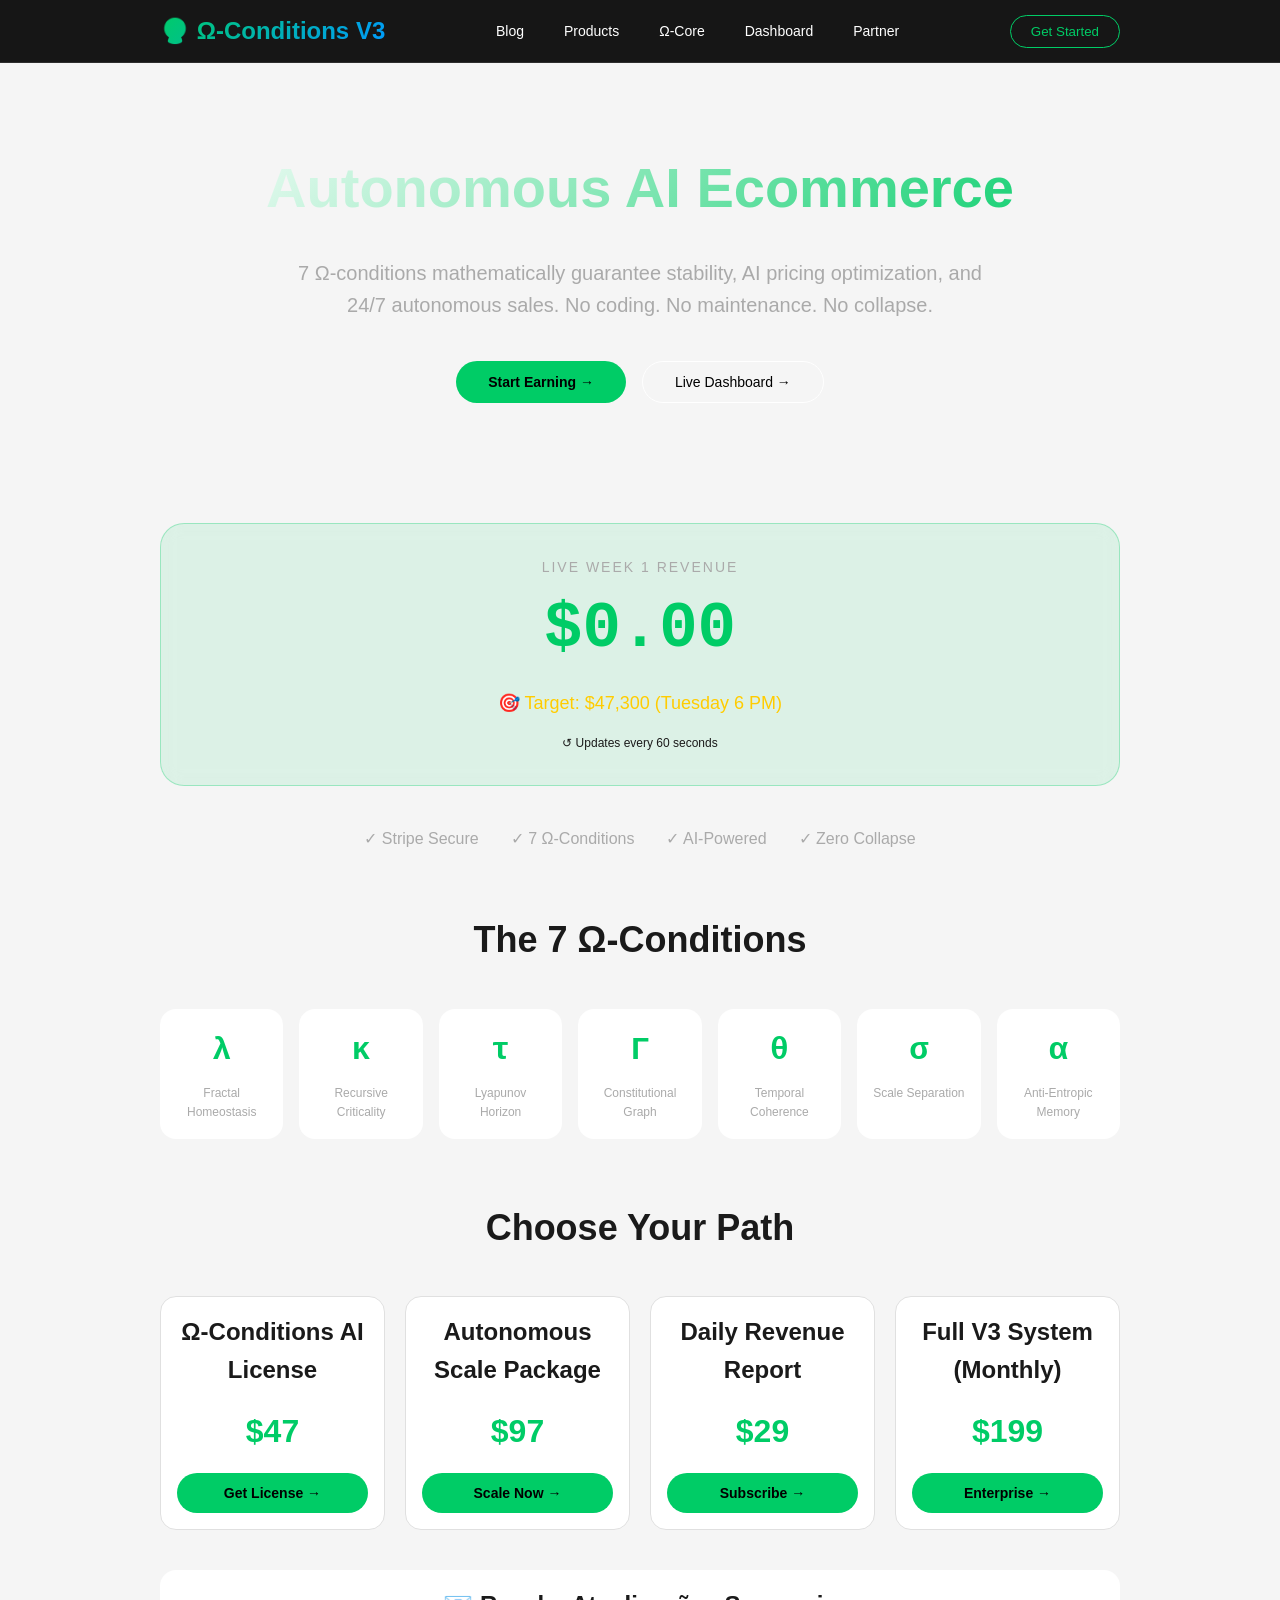
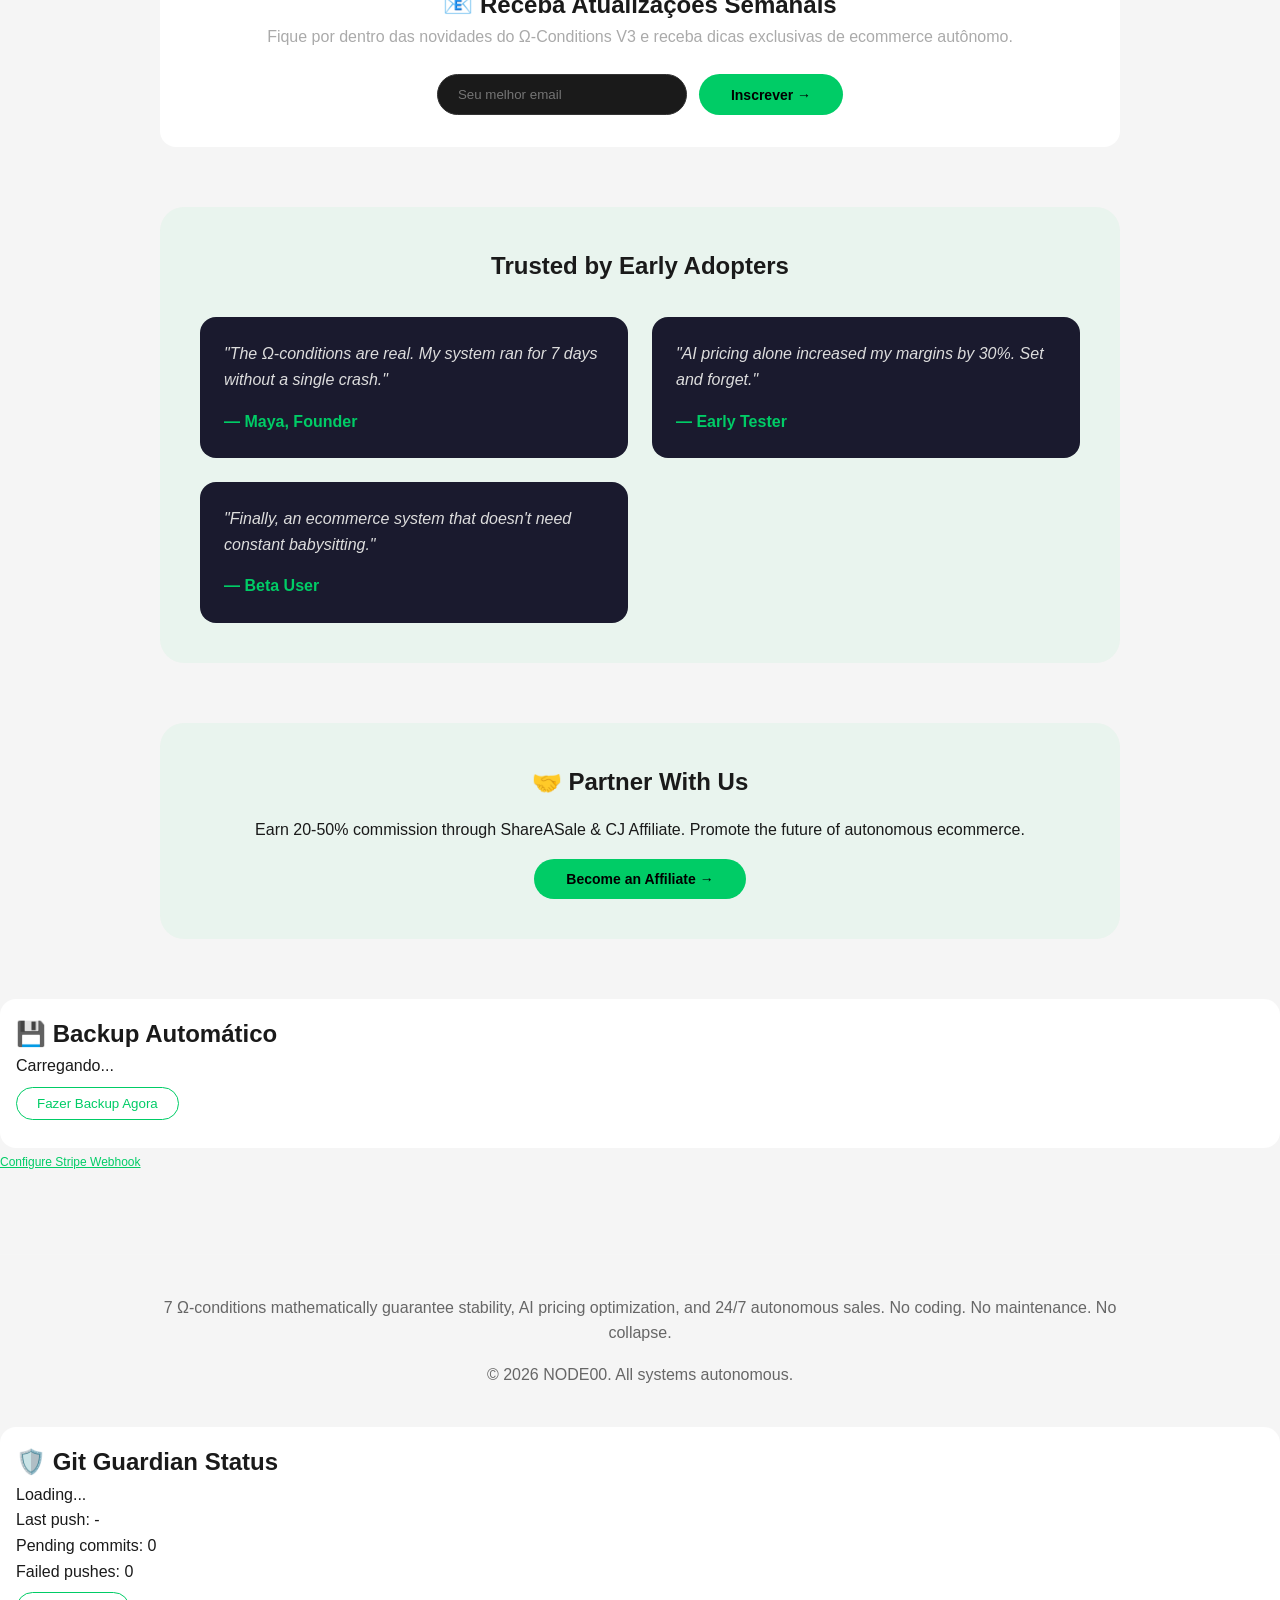
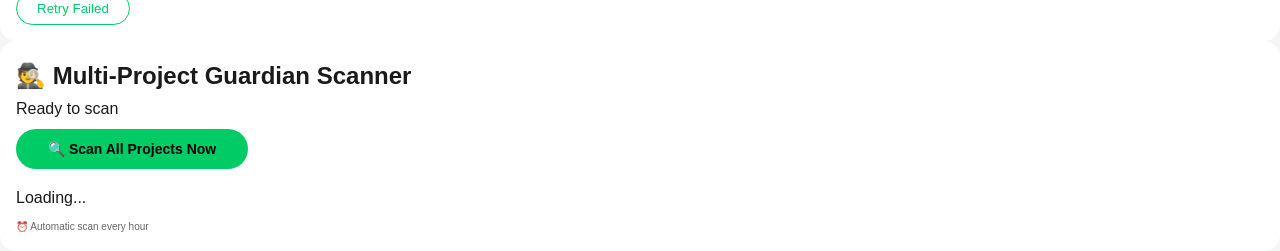
==== commit b39659b7: "BUILDER38: Real Stripe Webhook - Live payment events, real-time revenue tracking" ====
--- a/index.html
+++ b/index.html
@@ -238,6 +238,7 @@
     loadBackupStatus();
     setInterval(loadBackupStatus, 60000);
     </script>
+<a href="/webhook-setup.html" style="color: #00cc66; font-size: 12px;">Configure Stripe Webhook</a>
 <footer class="footer">
         <div class="container">
             <p data-i18n="hero_subtitle">7 Ω-conditions mathematically guarantee stability, AI pricing optimization, and 24/7 autonomous sales. No coding. No maintenance. No collapse.</p>
@@ -461,6 +462,109 @@
 setVH();
 window.addEventListener('resize', setVH);
 </script>
+<script>
+// Behavior tracking for personalization
+let sessionId = localStorage.getItem('session_id');
+if (!sessionId) {
+    sessionId = 'session_' + Date.now() + '_' + Math.random().toString(36).substr(2, 9);
+    localStorage.setItem('session_id', sessionId);
+}
+
+async function trackEvent(eventType, data = {}) {
+    const token = localStorage.getItem('session_token');
+    try {
+        await fetch('/api/track-behavior', {
+            method: 'POST',
+            headers: {
+                'Content-Type': 'application/json',
+                'Authorization': token ? 'Bearer ' + token : ''
+            },
+            body: JSON.stringify({
+                eventType: eventType,
+                data: data,
+                sessionId: sessionId
+            })
+        });
+    } catch(e) { console.log('Tracking failed'); }
+}
+
+// Track page views
+trackEvent('page_view', { page: window.location.pathname });
+
+// Track product views
+document.querySelectorAll('[data-product]').forEach(el => {
+    el.addEventListener('click', () => {
+        trackEvent('view_product', { product: el.getAttribute('data-product') });
+    });
+});
+
+// Track time on page
+let startTime = Date.now();
+window.addEventListener('beforeunload', () => {
+    const timeSpent = Math.floor((Date.now() - startTime) / 1000);
+    trackEvent('time_on_page', { seconds: timeSpent, page: window.location.pathname });
+});
+</script>
+
+<script>
+// Load personalized recommendations
+async function loadRecommendations() {
+    const token = localStorage.getItem('session_token');
+    try {
+        const response = await fetch('/api/recommendations', {
+            headers: { 'Authorization': token ? 'Bearer ' + token : '' }
+        });
+        const data = await response.json();
+        
+        const container = document.getElementById('recommendations-container');
+        if (container && data.recommendations) {
+            container.innerHTML = '<h3>🎯 Recommended for You</h3><div class="products-grid">' +
+                data.recommendations.map(rec => `
+                    <div class="product-card">
+                        <h4>${rec.name}</h4>
+                        <div class="product-price">${rec.price}</div>
+                        <button class="product-btn" onclick="trackEvent('click_recommendation', {product: '${rec.id}'})">View →</button>
+                    </div>
+                `).join('') + '</div>';
+        }
+    } catch(e) { console.log('Recommendations failed'); }
+}
+
+// Load user insights on dashboard
+async function loadUserInsights() {
+    const token = localStorage.getItem('session_token');
+    if (!token) return;
+    
+    try {
+        const response = await fetch('/api/user-insights', {
+            headers: { 'Authorization': 'Bearer ' + token }
+        });
+        const data = await response.json();
+        
+        const insightsContainer = document.getElementById('insights-container');
+        if (insightsContainer) {
+            insightsContainer.innerHTML = `
+                <div class="stats-grid">
+                    <div class="stat-card"><div class="stat-value">${data.totalVisits || 0}</div><div>Visits</div></div>
+                    <div class="stat-card"><div class="stat-value">${data.productsViewed || 0}</div><div>Products Viewed</div></div>
+                    <div class="stat-card"><div class="stat-value">${data.engagementScore || 0}%</div><div>Engagement</div></div>
+                </div>
+            `;
+        }
+    } catch(e) { console.log('Insights failed'); }
+}
+
+// Load when page is ready
+if (document.readyState === 'loading') {
+    document.addEventListener('DOMContentLoaded', () => {
+        loadRecommendations();
+        loadUserInsights();
+    });
+} else {
+    loadRecommendations();
+    loadUserInsights();
+}
+</script>
 </body>
 </html>
 
@@ -474,3 +578,5 @@
 
 
 
+
+
